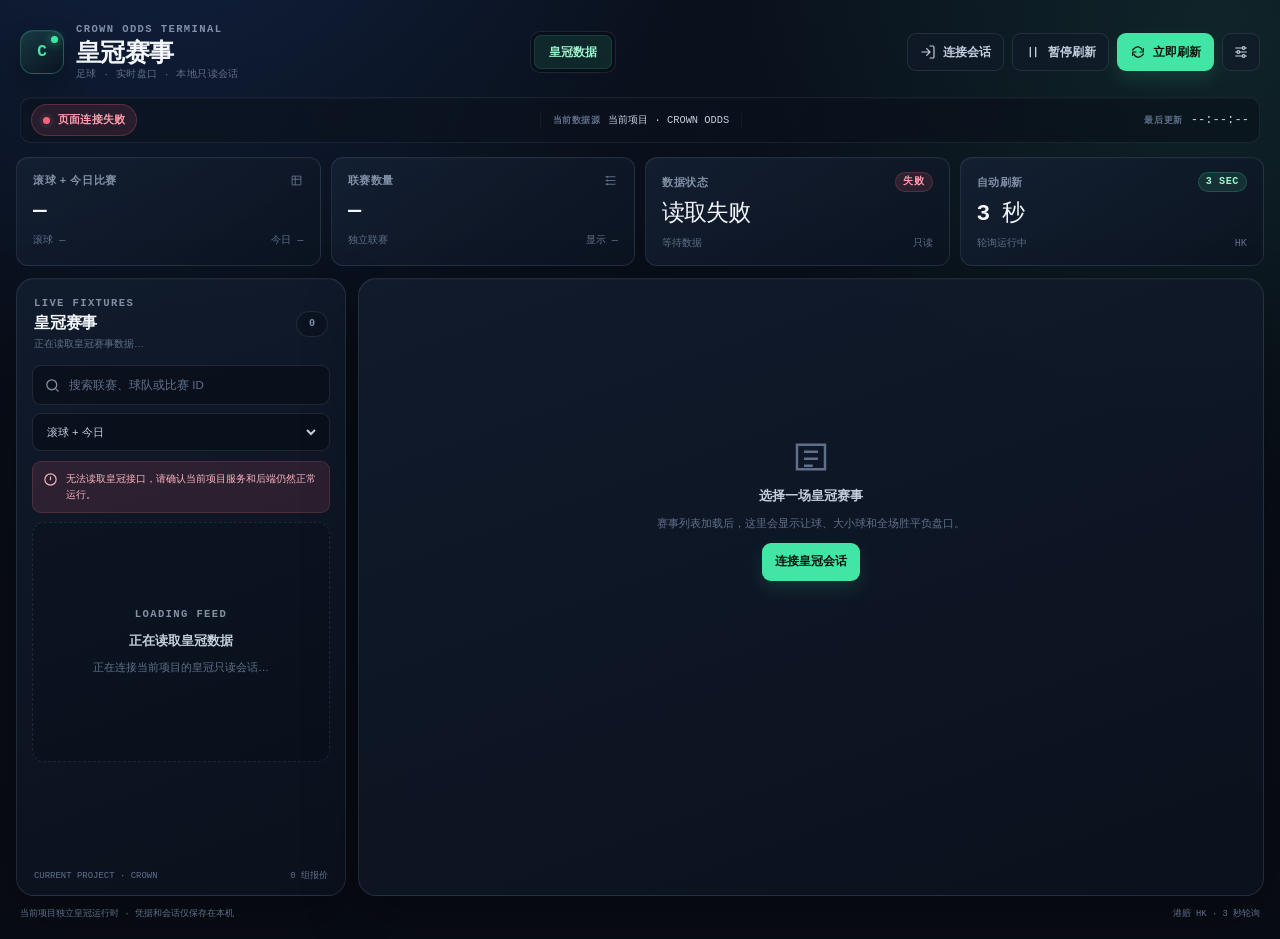
==== crown/static/index.html @ 500513d8 "merge: import Crown runtime into unified repository git-subtree-dir: crown git-subtree-mainline: 772" ====
<!doctype html>
<html lang="zh-CN">
<head>
<meta charset="utf-8">
<meta name="viewport" content="width=device-width, initial-scale=1">
<meta name="color-scheme" content="dark">
<meta name="theme-color" content="#080d16">
<title>皇冠赛事 · Crown Odds Terminal</title>
<link rel="stylesheet" href="/crown/static/app.css">
</head>
<body>
<div class="ambient ambient-a" aria-hidden="true"></div>
<div class="ambient ambient-b" aria-hidden="true"></div>
<div class="app-shell">
  <header class="topbar">
    <a class="brand" href="/crown" aria-label="皇冠赛事首页">
      <span class="brand-mark" aria-hidden="true">C</span>
      <span class="brand-copy"><span class="eyebrow">CROWN ODDS TERMINAL</span><h1>皇冠赛事</h1><small>足球 · 实时盘口 · 本地只读会话</small></span>
    </a>
    <nav class="primary-nav" aria-label="主要页面">
      <a class="active" href="/crown" aria-current="page">皇冠数据</a>
    </nav>
    <div class="topbar-actions">
      <button class="button ghost" id="joinSessionButton" type="button" title="登录皇冠并检查会话">
        <svg viewBox="0 0 24 24" fill="none" stroke="currentColor" stroke-width="1.8" stroke-linecap="round" stroke-linejoin="round" aria-hidden="true"><path d="M15 3h4a2 2 0 0 1 2 2v14a2 2 0 0 1-2 2h-4"/><path d="m10 17 5-5-5-5M15 12H3"/></svg>
        <span>连接会话</span>
      </button>
      <button class="button ghost" id="pauseRefresh" type="button" aria-pressed="false" title="暂停自动刷新">
        <svg viewBox="0 0 24 24" fill="none" stroke="currentColor" stroke-width="2" stroke-linecap="round" aria-hidden="true"><path d="M8 5v14M16 5v14"/></svg>
        <span>暂停刷新</span>
      </button>
      <button class="button primary" id="refreshButton" type="button" title="立即刷新">
        <svg viewBox="0 0 24 24" fill="none" stroke="currentColor" stroke-width="1.8" stroke-linecap="round" stroke-linejoin="round" aria-hidden="true"><path d="M20 7v5h-5M4 17v-5h5"/><path d="M18.2 9A7 7 0 0 0 6.1 6.8L4 9m16 6-2.1 2.2A7 7 0 0 1 5.8 15"/></svg>
        <span>立即刷新</span>
      </button>
      <button class="icon-button" id="settingsButton" type="button" aria-label="打开页面设置" title="页面设置">
        <svg viewBox="0 0 24 24" fill="none" stroke="currentColor" stroke-width="1.7" stroke-linecap="round" stroke-linejoin="round" aria-hidden="true"><path d="M4 6h10M18 6h2M4 12h2M10 12h10M4 18h10M18 18h2"/><circle cx="16" cy="6" r="2"/><circle cx="8" cy="12" r="2"/><circle cx="16" cy="18" r="2"/></svg>
      </button>
    </div>
  </header>

  <section class="topbar-telemetry" aria-label="皇冠数据接收状态">
    <div class="telemetry-status"><div id="crownConnectionPill" class="status-pill loading" aria-live="polite"><span class="status-dot"></span><span id="crownConnectionText">正在连接</span></div></div>
    <div class="telemetry-source"><span class="label">当前数据源</span><strong>当前项目 · CROWN ODDS</strong></div>
    <div class="last-capture"><span class="label">最后更新</span><strong id="crownUpdatedAt">--:--:--</strong></div>
  </section>

  <section class="metrics-grid" aria-label="皇冠实时指标">
    <article class="metric-card">
      <div class="metric-head"><span>滚球 + 今日比赛</span><svg viewBox="0 0 24 24" fill="none" stroke="currentColor" stroke-width="1.5" aria-hidden="true"><path d="M5 5h14v14H5zM5 10h14M10 5v14"/></svg></div>
      <strong id="crownCount">—</strong>
      <div class="metric-foot"><span id="crownLiveCount">滚球 —</span><span id="crownTodayCount">今日 —</span></div>
    </article>
    <article class="metric-card">
      <div class="metric-head"><span>联赛数量</span><svg viewBox="0 0 24 24" fill="none" stroke="currentColor" stroke-width="1.5" aria-hidden="true"><path d="M4 6h16M4 12h16M4 18h16"/><circle cx="7" cy="6" r="1.5" fill="currentColor" stroke="none"/><circle cx="7" cy="12" r="1.5" fill="currentColor" stroke="none"/><circle cx="7" cy="18" r="1.5" fill="currentColor" stroke="none"/></svg></div>
      <strong id="crownLeagueCount">—</strong>
      <div class="metric-foot"><span>独立联赛</span><span id="crownVisibleCount">显示 —</span></div>
    </article>
    <article class="metric-card">
      <div class="metric-head"><span>数据状态</span><span id="crownStateBadge" class="micro-badge">检查中</span></div>
      <strong id="crownStatus">—</strong>
      <div class="metric-foot"><span id="crownDataState">等待数据</span><span>只读</span></div>
    </article>
    <article class="metric-card">
      <div class="metric-head"><span>自动刷新</span><span class="micro-badge live">3 SEC</span></div>
      <strong>3 秒</strong>
      <div class="metric-foot"><span id="crownPollState">轮询运行中</span><span>HK</span></div>
    </article>
  </section>

  <main class="workspace">
    <aside class="events-panel panel" aria-labelledby="eventsTitle">
      <div class="panel-title-row"><div><div class="eyebrow">LIVE FIXTURES</div><h2 id="eventsTitle">皇冠赛事</h2><p id="crownSubStatus">正在读取皇冠赛事数据…</p></div><span class="count-badge" id="crownVisibleBadge">0</span></div>
      <div class="event-controls">
        <label class="search-field"><svg viewBox="0 0 24 24" fill="none" stroke="currentColor" stroke-width="1.8" stroke-linecap="round" aria-hidden="true"><circle cx="11" cy="11" r="7"/><path d="m16 16 4 4"/></svg><span class="sr-only">搜索皇冠联赛、球队或比赛 ID</span><input id="crownSearch" type="search" placeholder="搜索联赛、球队或比赛 ID" autocomplete="off"></label>
        <label class="compact-select"><span class="sr-only">筛选皇冠赛事范围</span><select id="crownFilter"><option value="">滚球 + 今日</option><option value="live">仅滚球</option><option value="prematch">仅今日待开</option></select></label>
      </div>
      <div class="inline-alert hidden" id="crownError" role="status"><svg viewBox="0 0 24 24" fill="none" stroke="currentColor" stroke-width="1.8" aria-hidden="true"><circle cx="12" cy="12" r="9"/><path d="M12 7v6M12 17h.01"/></svg><span id="crownErrorText"></span></div>
      <div class="event-list" id="crownEvents"><div class="event-list-empty"><span class="eyebrow">LOADING FEED</span><strong>正在读取皇冠数据</strong><p>正在连接当前项目的皇冠只读会话…</p></div></div>
      <div class="event-list-footer"><span id="crownSourceLabel">CURRENT PROJECT · CROWN</span><span id="crownQuoteTotal">0 组报价</span></div>
    </aside>

    <section class="details-panel panel" aria-label="皇冠赛事盘口详情">
      <div class="detail-scroll" id="crownEventDetail"><div class="detail-empty"><svg viewBox="0 0 24 24" fill="none" stroke="currentColor" stroke-width="1.4" aria-hidden="true"><path d="M4 5h16v14H4z"/><path d="M8 9h8M8 13h8M8 17h5"/></svg><strong>选择一场皇冠赛事</strong><p>赛事列表加载后，这里会显示让球、大小球和全场胜平负盘口。</p><button class="button primary" type="button" data-open-login>连接皇冠会话</button></div></div>
    </section>
  </main>

  <footer class="app-footer"><span>当前项目独立皇冠运行时 · 凭据和会话仅保存在本机</span><span>港赔 HK · 3 秒轮询</span></footer>
</div>

<div class="settings-modal" id="settingsModal" role="dialog" aria-modal="true" aria-labelledby="settingsTitle">
  <section class="settings-panel">
    <div class="settings-panel-head"><span id="settingsTitle">页面设置</span><button class="settings-close" id="settingsClose" type="button" aria-label="关闭设置">×</button></div>
    <div class="settings-panel-body">
      <section class="settings-source-card">
        <div class="settings-source-head"><span>皇冠数据连接</span><span>LOCAL SESSION</span></div>
        <div class="settings-source-copy">账号和浏览器会话由当前项目独立管理；不保存密码、安全密码或 TOTP。皇冠会在平博同一个 Chrome 窗口中打开第二个普通标签页。</div>
        <div class="settings-source-actions"><button class="login-button" id="crownLoginButton" type="button"><span class="dot" aria-hidden="true"></span>皇冠登录</button></div>
      </section>
    </div>
  </section>
</div>

<div class="modal-backdrop" id="loginModal" role="dialog" aria-modal="true" aria-labelledby="loginTitle">
  <section class="login-panel">
    <div class="login-panel-head"><strong id="loginTitle">皇冠登录</strong><button class="close-button" id="closeLogin" type="button" aria-label="关闭">×</button></div>
    <div class="login-panel-body">
      <div class="login-status"><span class="login-status-indicator" id="loginIndicator"></span><div><div class="login-status-title" id="loginStatusTitle">正在检查登录会话</div><div class="login-status-copy" id="loginStatusCopy">皇冠会在平博同一个 Chrome 窗口中打开第二个标签页，登录需由你手动完成。</div></div></div>
      <div class="login-actions"><button class="action-button primary" id="checkCrownSession" type="button">检查全部会话</button></div>
      <form class="account-form" id="crownAccountForm">
        <label>域名或登录地址<input id="crownLoginUrl" name="login_url" placeholder="例如 https://example.com" required autocomplete="url" data-dialog-autofocus></label>
        <label>登录账号<input id="crownUsername" name="username" required autocomplete="username"></label>
        <div class="account-form-actions"><button class="action-button primary" type="submit">保存账号并打开皇冠标签页</button><span class="account-form-status" id="crownAccountFormStatus"></span></div>
      </form>
      <div class="account-list"><div class="account-list-title">当前项目保存的皇冠账号</div><div class="account-list-status" id="crownAccountsStatus" role="status" aria-live="polite"></div><div id="crownAccounts"><div class="account-empty">正在读取账号…</div></div></div>
      <p class="login-help">本项目不接收或保存密码、安全密码、TOTP。请在弹出的皇冠普通标签页里手动登录；系统只监听登录完成并保存站点会话。</p>
    </div>
  </section>
</div>

<script src="/crown/static/app.js"></script>
</body>
</html>
---- crown/static/app.css ----
:root{
  color-scheme:dark;
  --bg:#080d16;
  --bg-elevated:#0e1624;
  --panel:rgba(17,26,41,.92);
  --panel-solid:#111a29;
  --panel-raised:#152135;
  --panel-soft:#18263a;
  --border:rgba(148,163,184,.16);
  --border-strong:rgba(148,163,184,.28);
  --rule:rgba(148,163,184,.1);
  --text:#f3f7fb;
  --text-soft:#c4cedd;
  --muted:#8290a7;
  --muted-2:#5f708b;
  --accent:#42e6a4;
  --accent-strong:#24c98a;
  --accent-soft:rgba(66,230,164,.12);
  --danger:#ff647c;
  --danger-soft:rgba(255,100,124,.12);
  --warning:#f4bf5f;
  --warning-soft:rgba(244,191,95,.12);
  --blue:#6ea8ff;
  --blue-soft:rgba(110,168,255,.12);
  --shadow:0 20px 55px rgba(0,0,0,.28);
  --radius-lg:18px;
  --radius-md:12px;
  --radius-sm:8px;
  --font-sans:-apple-system,BlinkMacSystemFont,"SF Pro Display","PingFang SC","Microsoft YaHei",sans-serif;
  --font-mono:"SFMono-Regular","Cascadia Code","Roboto Mono",Menlo,Consolas,monospace;
}
*{box-sizing:border-box}
html{min-width:320px;min-height:100%;background:var(--bg)}
body{
  min-height:100vh;margin:0;overflow-x:hidden;color:var(--text);
  background:radial-gradient(circle at 12% -15%,rgba(54,120,255,.15),transparent 34rem),radial-gradient(circle at 95% 4%,rgba(66,230,164,.09),transparent 30rem),linear-gradient(180deg,#0a111d 0%,var(--bg) 48%,#080c14 100%);
  font-family:var(--font-sans);font-size:16px;line-height:1.5;-webkit-font-smoothing:antialiased;
}
button,input,select{font:inherit}
button{color:inherit}
button,select{cursor:pointer}
button:focus-visible,input:focus-visible,select:focus-visible{outline:2px solid var(--accent);outline-offset:2px}
button:disabled{cursor:wait;opacity:.55}
h1,h2,h3,p{margin:0}
.hidden{display:none!important}
.sr-only{position:absolute;width:1px;height:1px;padding:0;margin:-1px;overflow:hidden;clip:rect(0,0,0,0);white-space:nowrap;border:0}
.ambient{position:fixed;z-index:-1;width:34rem;height:34rem;border-radius:999px;filter:blur(70px);opacity:.3;pointer-events:none}
.ambient-a{top:-16rem;left:-10rem;background:rgba(46,104,230,.22)}
.ambient-b{top:24rem;right:-22rem;background:rgba(46,220,160,.13)}
.app-shell{width:min(1540px,calc(100% - 32px));min-height:100vh;margin:0 auto;padding:22px 0 18px}
.topbar{display:flex;align-items:center;justify-content:space-between;gap:24px;min-height:68px;padding:0 4px 18px}
.brand{display:flex;min-width:0;align-items:center;gap:12px;color:var(--text);text-decoration:none}
.brand-mark{position:relative;display:grid;width:44px;height:44px;flex:0 0 44px;place-items:center;border:1px solid rgba(66,230,164,.28);border-radius:13px;background:linear-gradient(145deg,rgba(66,230,164,.16),rgba(11,18,30,.86));box-shadow:inset 0 1px rgba(255,255,255,.05),0 12px 28px rgba(0,0,0,.22);color:var(--accent);font-family:var(--font-mono);font-size:1rem;font-weight:800}
.brand-mark::after{content:"";position:absolute;width:7px;height:7px;right:5px;top:5px;border-radius:50%;background:var(--accent);box-shadow:0 0 10px rgba(66,230,164,.8)}
.brand-copy{display:grid;min-width:0;gap:1px}
.eyebrow{color:var(--muted);font-family:var(--font-mono);font-size:.66rem;font-weight:600;letter-spacing:.13em;text-transform:uppercase}
.brand h1{font-size:clamp(1.25rem,2vw,1.55rem);font-weight:650;letter-spacing:-.03em;line-height:1.12}
.brand small{color:var(--muted-2);font-family:var(--font-mono);font-size:.62rem;letter-spacing:.04em}
.primary-nav{display:flex;align-items:center;gap:3px;padding:3px;border:1px solid var(--border);border-radius:10px;background:rgba(7,12,21,.58)}
.primary-nav a{display:inline-flex;min-height:34px;align-items:center;justify-content:center;padding:5px 15px;color:var(--muted);border-radius:7px;text-decoration:none;font-size:.72rem;font-weight:600;white-space:nowrap;transition:color 150ms ease,background 150ms ease,box-shadow 150ms ease}
.primary-nav a:hover{color:var(--text-soft);background:rgba(255,255,255,.035)}
.primary-nav a.active{color:#9df7ce;background:var(--accent-soft);box-shadow:inset 0 0 0 1px rgba(66,230,164,.13)}
.topbar-actions{display:flex;align-items:center;gap:8px}
.button,.icon-button{display:inline-flex;min-height:38px;align-items:center;justify-content:center;gap:7px;padding:8px 12px;border:1px solid transparent;border-radius:9px;background:transparent;font-size:.78rem;font-weight:600;text-decoration:none;transition:border-color 160ms ease,background 160ms ease,transform 160ms ease}
.button svg,.icon-button svg{width:16px;height:16px}
.button:hover,.icon-button:hover{transform:translateY(-1px)}
.button.ghost{color:var(--text-soft);border-color:var(--border);background:rgba(17,26,41,.66)}
.button.ghost:hover{border-color:var(--border-strong);background:var(--panel-raised)}
.button.primary{color:#06130e;background:var(--accent);box-shadow:0 8px 18px rgba(66,230,164,.13)}
.button.primary:hover{background:#66efb5}
.button[aria-pressed="true"]{color:#ffcf83;border-color:rgba(244,191,95,.24);background:var(--warning-soft)}
.icon-button{width:38px;padding:0;color:var(--text-soft);border-color:var(--border);background:rgba(17,26,41,.66)}
.icon-button:hover{border-color:var(--border-strong);background:var(--panel-raised)}
.topbar-telemetry{display:flex;min-height:46px;align-items:center;justify-content:space-between;gap:16px;margin:-3px 4px 14px;padding:6px 10px;border:1px solid rgba(148,163,184,.11);border-radius:11px;background:linear-gradient(90deg,rgba(12,20,33,.82),rgba(8,13,22,.54));box-shadow:inset 0 1px rgba(255,255,255,.018)}
.telemetry-status{display:flex;flex:0 0 auto;align-items:center}
.status-pill{display:inline-flex;align-items:center;gap:8px;min-height:32px;padding:5px 11px;color:var(--text-soft);border:1px solid var(--border);border-radius:999px;background:rgba(15,24,38,.82);font-family:var(--font-mono);font-size:.69rem;font-weight:600;letter-spacing:.02em;white-space:nowrap}
.status-dot{display:inline-block;width:7px;height:7px;flex:0 0 7px;border-radius:999px;background:var(--muted);box-shadow:0 0 0 4px rgba(130,144,167,.08)}
.status-pill.live{color:#9df7ce;border-color:rgba(66,230,164,.24);background:var(--accent-soft)}
.status-pill.live .status-dot{background:var(--accent);box-shadow:0 0 0 4px rgba(66,230,164,.1),0 0 12px rgba(66,230,164,.8);animation:livePulse 2s ease-in-out infinite}
.status-pill.delayed{color:#ffd894;border-color:rgba(244,191,95,.24);background:var(--warning-soft)}
.status-pill.delayed .status-dot{background:var(--warning)}
.status-pill.stale,.status-pill.offline{color:#ff9cad;border-color:rgba(255,100,124,.24);background:var(--danger-soft)}
.status-pill.stale .status-dot,.status-pill.offline .status-dot{background:var(--danger)}
.telemetry-source{display:flex;min-width:0;align-items:baseline;gap:8px;padding-inline:12px;border-inline:1px solid rgba(148,163,184,.075)}
.telemetry-source .label,.last-capture .label{color:var(--muted-2);font-size:.56rem;font-weight:600;letter-spacing:.06em;white-space:nowrap}
.telemetry-source strong{overflow:hidden;color:var(--text-soft);font-family:var(--font-mono);font-size:.65rem;font-weight:500;text-overflow:ellipsis;white-space:nowrap}
.last-capture{display:flex;flex:0 0 auto;align-items:baseline;gap:8px}
.last-capture strong{color:var(--text-soft);font-family:var(--font-mono);font-size:.76rem;font-variant-numeric:tabular-nums;font-weight:500}
.metrics-grid{display:grid;grid-template-columns:repeat(4,minmax(0,1fr));gap:10px;margin-bottom:12px}
.metric-card{min-width:0;padding:14px 16px 13px;border:1px solid var(--border);border-radius:var(--radius-md);background:linear-gradient(145deg,rgba(21,33,53,.82),rgba(12,20,33,.94));box-shadow:inset 0 1px rgba(255,255,255,.025)}
.metric-head,.metric-foot{display:flex;align-items:center;justify-content:space-between;gap:12px}
.metric-head{margin-bottom:9px;color:var(--muted);font-size:.68rem;font-weight:600;letter-spacing:.055em;text-transform:uppercase}
.metric-head svg{width:15px;height:15px;color:var(--muted-2)}
.metric-card>strong{display:block;overflow:hidden;color:var(--text);font-family:var(--font-mono);font-size:clamp(1.2rem,2vw,1.42rem);font-variant-numeric:tabular-nums;font-weight:550;letter-spacing:-.04em;line-height:1.18;text-overflow:ellipsis;white-space:nowrap}
.metric-foot{margin-top:8px;color:var(--muted-2);font-family:var(--font-mono);font-size:.64rem;font-variant-numeric:tabular-nums}
.micro-badge{display:inline-flex;min-height:20px;align-items:center;justify-content:center;padding:3px 7px;color:var(--muted);border:1px solid var(--border);border-radius:999px;background:rgba(8,13,22,.36);font-family:var(--font-mono);font-size:.63rem;font-weight:600;line-height:1;white-space:nowrap}
.micro-badge.live{color:#9df7ce;border-color:rgba(66,230,164,.2);background:var(--accent-soft)}
.micro-badge.stale,.micro-badge.offline{color:#ff9cad;border-color:rgba(255,100,124,.2);background:var(--danger-soft)}
.micro-badge.delayed{color:#ffd894;border-color:rgba(244,191,95,.2);background:var(--warning-soft)}
.workspace{display:grid;grid-template-columns:minmax(285px,330px) minmax(0,1fr);align-items:stretch;gap:12px;min-height:520px;height:calc(100vh - 282px)}
.panel{min-width:0;border:1px solid var(--border);border-radius:var(--radius-lg);background:linear-gradient(160deg,rgba(18,28,45,.94),rgba(11,18,30,.96));box-shadow:var(--shadow),inset 0 1px rgba(255,255,255,.025)}
.events-panel{display:flex;min-height:0;flex-direction:column;padding:17px 12px 10px}
.panel-title-row{display:flex;align-items:center;justify-content:space-between;gap:12px;padding:0 5px 13px}
.panel-title-row h2{font-size:1rem;font-weight:650;letter-spacing:-.015em}
.panel-title-row p{margin-top:2px;color:var(--muted-2);font-size:.62rem}
.count-badge{display:inline-flex;min-width:32px;min-height:24px;align-items:center;justify-content:center;padding:4px 8px;color:var(--muted);border:1px solid var(--border);border-radius:999px;background:rgba(8,13,22,.36);font-family:var(--font-mono);font-size:.63rem;font-weight:600}
.event-controls{display:grid;gap:8px;margin:0 3px 10px}
.search-field{position:relative;display:flex;min-height:40px;align-items:center;gap:8px;padding:0 11px;color:var(--muted);border:1px solid var(--border);border-radius:9px;background:rgba(6,11,19,.55);transition:border-color 160ms ease,box-shadow 160ms ease}
.search-field:focus-within{border-color:rgba(66,230,164,.37);box-shadow:0 0 0 3px rgba(66,230,164,.07)}
.search-field svg{width:17px;height:17px;flex:none}
.search-field input{width:100%;min-width:0;padding:9px 0;color:var(--text);border:0;outline:0;background:transparent;font-size:.72rem}
.search-field input::placeholder{color:var(--muted-2)}
.compact-select{display:flex;min-height:38px;align-items:center;padding:0 10px;border:1px solid var(--border);border-radius:9px;background:rgba(6,11,19,.55)}
.compact-select select{width:100%;color:var(--text-soft);border:0;outline:0;background:transparent;font-size:.7rem}
.inline-alert{display:flex;align-items:flex-start;gap:8px;margin:0 3px 9px;padding:9px 10px;color:#ffb3bf;border:1px solid rgba(255,100,124,.18);border-radius:9px;background:var(--danger-soft);font-size:.64rem;line-height:1.55}
.inline-alert svg{width:15px;height:15px;flex:none;margin-top:1px}
.event-list{min-height:0;flex:1;overflow:auto;padding:0 3px 4px;scrollbar-width:thin;scrollbar-color:rgba(148,163,184,.24) transparent}
.event-list::-webkit-scrollbar{width:6px}
.event-list::-webkit-scrollbar-thumb{border-radius:99px;background:rgba(148,163,184,.24)}
.event-groups{display:grid;gap:11px}
.event-group{overflow:hidden;border:1px solid rgba(148,163,184,.1);border-radius:11px;background:rgba(6,11,19,.22)}
.event-group-head{display:flex;width:100%;min-height:38px;align-items:center;justify-content:space-between;gap:10px;padding:7px 10px;color:var(--text-soft);border:0;border-bottom:1px solid var(--rule);background:rgba(21,33,53,.48);font-size:.64rem;font-weight:650;text-align:left}
.event-group-head:hover{background:rgba(26,40,62,.72)}
.event-group-title{display:flex;align-items:center;gap:7px}
.event-group-title::before{content:"";width:6px;height:6px;border-radius:50%;background:var(--accent)}
.event-group.live .event-group-title::before{background:var(--danger);box-shadow:0 0 8px rgba(255,100,124,.5)}
.event-group-count{color:var(--muted-2);font-family:var(--font-mono);font-size:.58rem;font-weight:500}
.event-group-toggle{color:var(--muted);font-size:1rem;transition:transform 150ms ease}
.event-group.collapsed .event-group-toggle{transform:rotate(-90deg)}
.event-group.collapsed .league-list{display:none}
.league-list{display:grid;gap:1px}
.league-label{display:flex;align-items:center;justify-content:space-between;gap:10px;padding:7px 10px 5px;color:var(--muted);font-size:.58rem;font-weight:650;letter-spacing:.03em}
.league-label strong{overflow:hidden;text-overflow:ellipsis;white-space:nowrap}
.league-label span{flex:none;color:var(--muted-2);font-family:var(--font-mono);font-weight:500}
.event-item{display:grid;width:100%;grid-template-columns:minmax(0,1fr) auto;gap:10px;padding:10px;color:inherit;border:0;border-top:1px solid rgba(148,163,184,.07);background:transparent;text-align:left;transition:background 150ms ease,box-shadow 150ms ease}
.event-item:hover{background:rgba(255,255,255,.025)}
.event-item.selected{background:rgba(66,230,164,.055);box-shadow:inset 2px 0 var(--accent)}
.event-item-main{display:grid;min-width:0;gap:4px}
.event-item-top{display:flex;min-width:0;align-items:center;gap:6px}
.event-live-dot{width:5px;height:5px;flex:none;border-radius:50%;background:var(--danger)}
.event-time{color:var(--muted-2);font-family:var(--font-mono);font-size:.57rem;font-variant-numeric:tabular-nums;white-space:nowrap}
.event-team-line{display:flex;min-width:0;align-items:center;justify-content:space-between;gap:8px;color:var(--text-soft);font-size:.7rem;font-weight:550;line-height:1.35}
.event-team-line span:first-child{overflow:hidden;text-overflow:ellipsis;white-space:nowrap}
.event-team-line strong{flex:none;color:var(--muted);font-family:var(--font-mono);font-size:.6rem;font-weight:500}
.event-item.selected .event-team-line{color:var(--text)}
.event-item-foot{display:flex;align-items:center;justify-content:space-between;gap:8px;margin-top:2px;color:var(--muted-2);font-family:var(--font-mono);font-size:.55rem}
.event-item-foot span:first-child{overflow:hidden;text-overflow:ellipsis;white-space:nowrap}
.event-item-foot span:last-child{flex:none}
.event-item-side{display:flex;min-width:34px;flex-direction:column;align-items:flex-end;justify-content:center;gap:3px}
.event-item-side strong{color:var(--text);font-family:var(--font-mono);font-size:.7rem;font-variant-numeric:tabular-nums;white-space:nowrap}
.event-item-side span{color:var(--muted-2);font-family:var(--font-mono);font-size:.52rem;white-space:nowrap}
.event-list-empty,.detail-empty{display:flex;min-height:240px;align-items:center;justify-content:center;flex-direction:column;gap:8px;padding:24px;color:var(--muted);border:1px dashed rgba(148,163,184,.15);border-radius:12px;background:rgba(5,9,16,.18);text-align:center}
.event-list-empty svg,.detail-empty svg{width:42px;height:42px;color:var(--muted-2)}
.event-list-empty strong,.detail-empty strong{color:var(--text-soft);font-size:.84rem}
.event-list-empty p,.detail-empty p{max-width:340px;color:var(--muted-2);font-size:.67rem;line-height:1.6}
.event-list-empty .button,.detail-empty .button{margin-top:3px}
.event-list-footer{display:flex;align-items:center;justify-content:space-between;gap:10px;padding:9px 5px 1px;color:var(--muted-2);font-family:var(--font-mono);font-size:.56rem}
.details-panel{display:flex;min-height:0;flex-direction:column;overflow:hidden}
.detail-scroll{min-height:0;overflow:auto;scrollbar-width:thin;scrollbar-color:rgba(148,163,184,.24) transparent}
.detail-scroll::-webkit-scrollbar{width:7px}
.detail-scroll::-webkit-scrollbar-thumb{border-radius:99px;background:rgba(148,163,184,.24)}
.detail-empty{height:100%;min-height:460px;border:0;border-radius:0;background:transparent}
.event-hero{position:relative;overflow:hidden;padding:22px 24px 19px;border-bottom:1px solid var(--border);background:radial-gradient(circle at 50% -40%,rgba(66,230,164,.11),transparent 55%),linear-gradient(145deg,rgba(21,33,53,.72),rgba(11,18,30,.48))}
.event-hero::after{content:"";position:absolute;inset:0;pointer-events:none;background:linear-gradient(90deg,transparent,rgba(255,255,255,.015),transparent)}
.event-hero-top{position:relative;z-index:1;display:flex;align-items:center;justify-content:space-between;gap:14px;margin-bottom:17px}
.event-league{display:flex;min-width:0;align-items:center;gap:8px;color:var(--muted);font-size:.64rem;font-weight:600}
.event-league::before{content:"";width:7px;height:7px;flex:none;border-radius:2px;background:var(--accent);transform:rotate(45deg)}
.event-league span{overflow:hidden;text-overflow:ellipsis;white-space:nowrap}
.event-hero-meta{display:flex;align-items:center;gap:7px;flex-wrap:wrap;justify-content:flex-end}
.meta-pill{display:inline-flex;min-height:23px;align-items:center;padding:3px 8px;color:var(--muted);border:1px solid var(--border);border-radius:999px;background:rgba(8,13,22,.36);font-family:var(--font-mono);font-size:.58rem;white-space:nowrap}
.meta-pill.live{color:#ff9cad;border-color:rgba(255,100,124,.2);background:var(--danger-soft)}
.match-hero{position:relative;z-index:1;display:grid;grid-template-columns:minmax(0,1fr) minmax(124px,.55fr) minmax(0,1fr);align-items:center;gap:22px}
.match-team{min-width:0;color:var(--text);font-size:clamp(1rem,1.7vw,1.22rem);font-weight:650;letter-spacing:-.025em;line-height:1.3;overflow-wrap:anywhere}
.match-team.away{text-align:right}
.match-score{display:grid;justify-items:center;gap:5px;text-align:center}
.match-score strong{display:block;color:var(--text);font-family:var(--font-mono);font-size:clamp(1.5rem,3vw,2.05rem);font-variant-numeric:tabular-nums;font-weight:550;letter-spacing:-.06em;line-height:1}
.match-score span{color:var(--muted);font-family:var(--font-mono);font-size:.61rem;line-height:1.4}
.detail-summary-row{display:grid;grid-template-columns:repeat(3,minmax(0,1fr));gap:1px;margin:0 18px;border-bottom:1px solid var(--border)}
.detail-summary-row div{display:flex;align-items:center;justify-content:space-between;gap:12px;padding:12px 6px;border-right:1px solid var(--rule)}
.detail-summary-row div:last-child{border-right:0}
.detail-summary-row span{color:var(--muted-2);font-size:.58rem;font-weight:600}
.detail-summary-row strong{color:var(--text-soft);font-family:var(--font-mono);font-size:.65rem;font-weight:500;text-align:right}
.markets-layout{display:grid;grid-template-columns:repeat(2,minmax(0,1fr));gap:10px;padding:14px}
.market-book{min-width:0;overflow:hidden;border:1px solid var(--border);border-radius:11px;background:rgba(7,12,21,.36)}
.market-book.moneyline{grid-column:1/-1}
.market-book-head{display:flex;min-height:42px;align-items:center;justify-content:space-between;gap:10px;padding:8px 12px;border-bottom:1px solid var(--border);background:rgba(21,33,53,.48)}
.market-book-head h3{display:flex;align-items:center;gap:8px;color:var(--text-soft);font-size:.7rem;font-weight:650}
.market-book-head h3::before{content:"";width:6px;height:6px;border-radius:50%;background:var(--blue)}
.market-book-head small{color:var(--muted-2);font-family:var(--font-mono);font-size:.56rem;font-weight:500}
.market-line{display:grid;grid-template-columns:repeat(2,minmax(0,1fr));border-bottom:1px solid var(--rule)}
.market-line:last-child{border-bottom:0}
.selection{display:flex;min-width:0;align-items:center;justify-content:space-between;gap:10px;padding:10px 11px;border-right:1px solid var(--rule)}
.selection:last-child{border-right:0}
.selection span{min-width:0;color:var(--muted);font-size:.62rem;line-height:1.4;overflow-wrap:anywhere}
.selection strong{flex:none;color:var(--text);font-family:var(--font-mono);font-size:.78rem;font-variant-numeric:tabular-nums;font-weight:550;white-space:nowrap}
.market-empty{display:flex;min-height:82px;align-items:center;justify-content:center;padding:16px;color:var(--muted-2);font-size:.64rem;text-align:center}
.market-note{padding:6px 11px;color:var(--muted-2);border-top:1px solid var(--rule);font-family:var(--font-mono);font-size:.53rem;text-align:right}
.moneyline-grid{display:grid;grid-template-columns:repeat(3,minmax(0,1fr))}
.moneyline-cell{display:grid;min-width:0;gap:5px;padding:12px 10px;border-right:1px solid var(--rule);text-align:center}
.moneyline-cell:last-child{border-right:0}
.moneyline-cell span{color:var(--muted);font-size:.61rem;line-height:1.35;overflow-wrap:anywhere}
.moneyline-cell strong{color:var(--text);font-family:var(--font-mono);font-size:.86rem;font-variant-numeric:tabular-nums;font-weight:550}
.modal-backdrop,.settings-modal{position:fixed;inset:0;z-index:30;display:none;align-items:flex-start;justify-content:center;padding:62px 16px 24px;background:rgba(3,8,15,.76);backdrop-filter:blur(8px)}
.modal-backdrop.open,.settings-modal.open{display:flex}
.account-list-status{min-height:1rem;color:var(--muted);font-size:.72rem;line-height:1.45}
.account-list-status:empty{display:none}
.action-button.danger{border-color:rgba(248,113,113,.38);color:#fca5a5}
.action-button.danger:hover:not(:disabled){border-color:rgba(248,113,113,.7);background:rgba(127,29,29,.18)}
.settings-panel,.login-panel{width:min(570px,100%);max-height:min(88vh,900px);overflow:auto;border:1px solid var(--border-strong);border-radius:var(--radius-lg);background:var(--panel-solid);box-shadow:0 28px 80px rgba(0,0,0,.55);scrollbar-width:thin;scrollbar-color:rgba(148,163,184,.24) transparent}
.settings-panel-head,.login-panel-head{display:flex;align-items:center;justify-content:space-between;gap:12px;padding:15px 17px;border-bottom:1px solid var(--border);background:rgba(21,33,53,.5);font-size:.85rem;font-weight:650}
.settings-panel-body,.login-panel-body{display:grid;gap:12px;padding:15px}
.settings-source-card{display:grid;gap:10px;padding:13px;border:1px solid var(--border);border-radius:10px;background:rgba(7,12,21,.34)}
.settings-source-head{display:flex;align-items:center;justify-content:space-between;gap:10px;color:var(--text);font-size:.72rem;font-weight:650}
.settings-source-head span:last-child{color:var(--muted-2);font-family:var(--font-mono);font-size:.56rem;font-weight:500}
.settings-source-copy,.login-help{color:var(--muted);font-size:.64rem;line-height:1.65}
.settings-source-actions,.login-actions,.account-form-actions,.account-row-actions{display:flex;align-items:center;gap:8px;flex-wrap:wrap}
.settings-close,.close-button{display:inline-grid;width:30px;height:30px;place-items:center;padding:0;color:var(--muted);border:1px solid var(--border);border-radius:8px;background:transparent;font-size:1.15rem;line-height:1}
.settings-close:hover,.close-button:hover{color:var(--text);border-color:var(--border-strong);background:var(--panel-raised)}
.login-button,.action-button{display:inline-flex;min-height:34px;align-items:center;justify-content:center;gap:7px;padding:6px 11px;color:var(--text-soft);border:1px solid var(--border);border-radius:8px;background:rgba(21,33,53,.64);font-size:.66rem;font-weight:600;text-decoration:none;cursor:pointer}
.login-button:hover,.action-button:hover{border-color:var(--border-strong);background:var(--panel-raised)}
.action-button.primary,.login-button{border-color:rgba(66,230,164,.28);background:var(--accent-soft);color:#a9fbd8}
.action-button.primary:hover,.login-button:hover{border-color:rgba(66,230,164,.44);background:rgba(66,230,164,.17)}
.login-button .dot{width:6px;height:6px;border-radius:50%;background:var(--accent);box-shadow:0 0 7px rgba(66,230,164,.65)}
.login-status{display:flex;align-items:flex-start;gap:10px;padding:12px;border:1px solid var(--border);border-radius:10px;background:rgba(7,12,21,.34)}
.login-status-indicator{width:8px;height:8px;flex:none;margin-top:5px;border-radius:50%;background:var(--muted-2)}
.login-status-indicator.connected{background:var(--accent);box-shadow:0 0 9px rgba(66,230,164,.7)}
.login-status-indicator.error{background:var(--danger)}
.login-status-title{color:var(--text);font-size:.7rem;font-weight:650}
.login-status-copy{color:var(--muted);font-size:.61rem;line-height:1.6}
.account-form{display:grid;gap:10px;padding-top:13px;border-top:1px solid var(--border)}
.account-form label{display:grid;gap:5px;color:var(--muted);font-size:.61rem;font-weight:600}
.account-form input{width:100%;min-height:38px;padding:8px 10px;color:var(--text);border:1px solid var(--border);border-radius:8px;outline:0;background:rgba(6,11,19,.55);font-size:.68rem}
.account-form input:focus{border-color:rgba(66,230,164,.42);box-shadow:0 0 0 3px rgba(66,230,164,.07)}
.account-form-status{color:var(--muted);font-size:.6rem;line-height:1.5}
.account-list{display:grid;gap:8px;padding-top:13px;border-top:1px solid var(--border)}
.account-list-title{color:var(--text-soft);font-size:.66rem;font-weight:650}
.account-row{display:grid;gap:9px;padding:11px;border:1px solid var(--border);border-radius:10px;background:rgba(7,12,21,.3)}
.account-row-head{display:flex;align-items:flex-start;justify-content:space-between;gap:10px}
.account-row-name{color:var(--text);font-size:.68rem;font-weight:650;overflow-wrap:anywhere}
.account-row-meta,.account-row-status{color:var(--muted);font-size:.57rem;line-height:1.55;overflow-wrap:anywhere}
.account-row-status{flex:none;color:var(--text-soft);white-space:nowrap}
.account-row-actions .action-button{min-height:30px;padding:5px 8px;font-size:.58rem}
.account-empty{padding:12px;color:var(--muted);border:1px dashed var(--border);border-radius:9px;font-size:.61rem;text-align:center}
.app-footer{display:flex;align-items:center;justify-content:space-between;gap:12px;padding:12px 4px 0;color:var(--muted-2);font-family:var(--font-mono);font-size:.55rem}
body.crown-embedded .ambient,body.crown-embedded .topbar{display:none}
body.crown-embedded .app-shell{width:100%;min-height:100vh;padding:10px 12px 12px}
body.crown-embedded .topbar-telemetry{margin-top:0}
@keyframes livePulse{0%,100%{opacity:1}50%{opacity:.55}}
@media(max-width:1080px){
  .app-shell{width:min(100% - 24px,980px)}
  .topbar{flex-wrap:wrap;gap:12px}
  .brand{flex:1}
  .primary-nav{order:3;width:100%;justify-content:center}
  .workspace{height:auto;grid-template-columns:280px minmax(0,1fr)}
  .events-panel{min-height:600px;max-height:calc(100vh - 295px)}
  .details-panel{min-height:600px;max-height:calc(100vh - 295px)}
}
@media(max-width:820px){
  .app-shell{width:calc(100% - 20px);padding-top:14px}
  .topbar{padding-bottom:13px}
  .topbar-actions{order:2}
  .topbar-actions .button span{display:none}
  .topbar-actions .button{width:38px;padding:0}
  .metrics-grid{grid-template-columns:repeat(2,minmax(0,1fr))}
  .workspace{grid-template-columns:1fr;height:auto}
  .events-panel{min-height:0;max-height:none}
  .event-list{max-height:360px}
  .details-panel{min-height:0;max-height:none}
  .detail-empty{min-height:320px}
  .event-hero{padding:18px}
  .match-hero{gap:14px}
  .detail-summary-row{margin-inline:12px}
  .markets-layout{grid-template-columns:1fr;padding:11px}
  .market-book.moneyline{grid-column:auto}
}
@media(max-width:560px){
  .app-shell{width:calc(100% - 16px)}
  .topbar{align-items:flex-start}
  .brand-mark{width:40px;height:40px;flex-basis:40px}
  .brand small{display:none}
  .topbar-actions{gap:5px}
  .topbar-telemetry{flex-wrap:wrap;gap:8px;margin-inline:0;padding:8px}
  .telemetry-source{order:3;width:100%;padding:5px 0 0;border:0;border-top:1px solid var(--rule)}
  .last-capture{margin-left:auto}
  .metric-card{padding:12px}
  .metric-head{font-size:.6rem}
  .metric-foot{font-size:.57rem}
  .match-hero{grid-template-columns:1fr;gap:12px;text-align:center}
  .match-team.away{text-align:center}
  .event-hero-top{align-items:flex-start;flex-direction:column;gap:8px}
  .event-hero-meta{justify-content:flex-start}
  .detail-summary-row{grid-template-columns:1fr;margin:0 12px}
  .detail-summary-row div{padding:8px 4px;border-right:0;border-bottom:1px solid var(--rule)}
  .detail-summary-row div:last-child{border-bottom:0}
  .market-line{grid-template-columns:1fr}
  .selection{border-right:0;border-bottom:1px solid var(--rule)}
  .selection:last-child{border-bottom:0}
  .moneyline-grid{grid-template-columns:1fr}
  .moneyline-cell{border-right:0;border-bottom:1px solid var(--rule)}
  .moneyline-cell:last-child{border-bottom:0}
  .modal-backdrop,.settings-modal{align-items:flex-end;padding:10px}
  .settings-panel,.login-panel{max-height:90vh;border-radius:14px}
  .app-footer{align-items:flex-start;flex-direction:column;gap:3px}
}
@media(prefers-reduced-motion:reduce){
  *,*::before,*::after{scroll-behavior:auto!important;transition-duration:.01ms!important;animation-duration:.01ms!important;animation-iteration-count:1!important}
}
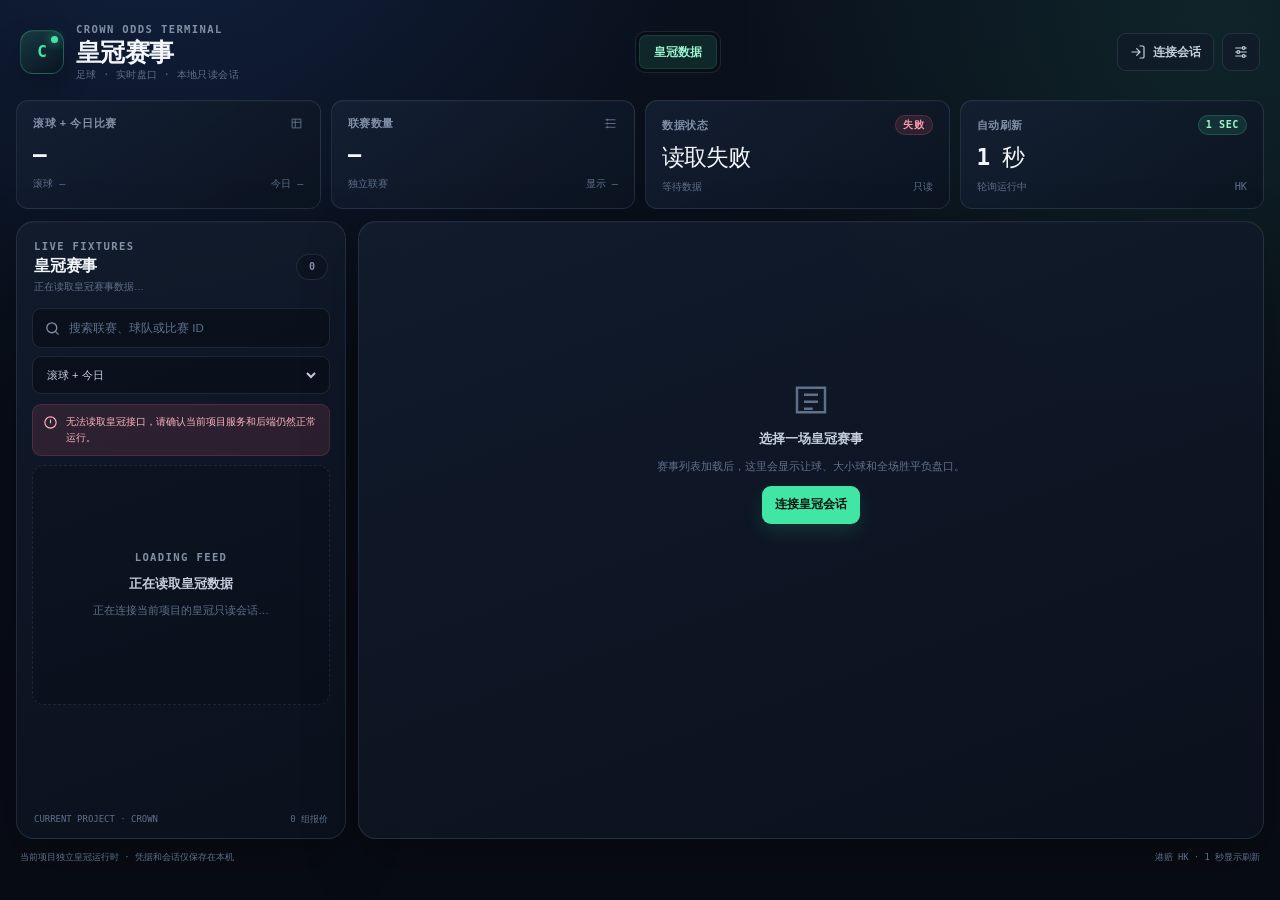
==== commit 33f73723: "chore: snapshot working application before structure cleanup" ====
--- a/crown/static/index.html
+++ b/crown/static/index.html
@@ -6,7 +6,7 @@
 <meta name="color-scheme" content="dark">
 <meta name="theme-color" content="#080d16">
 <title>皇冠赛事 · Crown Odds Terminal</title>
-<link rel="stylesheet" href="/crown/static/app.css">
+<link rel="stylesheet" href="/crown/static/app.css?v=20261029-2">
 </head>
 <body>
 <div class="ambient ambient-a" aria-hidden="true"></div>
@@ -25,25 +25,11 @@
         <svg viewBox="0 0 24 24" fill="none" stroke="currentColor" stroke-width="1.8" stroke-linecap="round" stroke-linejoin="round" aria-hidden="true"><path d="M15 3h4a2 2 0 0 1 2 2v14a2 2 0 0 1-2 2h-4"/><path d="m10 17 5-5-5-5M15 12H3"/></svg>
         <span>连接会话</span>
       </button>
-      <button class="button ghost" id="pauseRefresh" type="button" aria-pressed="false" title="暂停自动刷新">
-        <svg viewBox="0 0 24 24" fill="none" stroke="currentColor" stroke-width="2" stroke-linecap="round" aria-hidden="true"><path d="M8 5v14M16 5v14"/></svg>
-        <span>暂停刷新</span>
-      </button>
-      <button class="button primary" id="refreshButton" type="button" title="立即刷新">
-        <svg viewBox="0 0 24 24" fill="none" stroke="currentColor" stroke-width="1.8" stroke-linecap="round" stroke-linejoin="round" aria-hidden="true"><path d="M20 7v5h-5M4 17v-5h5"/><path d="M18.2 9A7 7 0 0 0 6.1 6.8L4 9m16 6-2.1 2.2A7 7 0 0 1 5.8 15"/></svg>
-        <span>立即刷新</span>
-      </button>
       <button class="icon-button" id="settingsButton" type="button" aria-label="打开页面设置" title="页面设置">
         <svg viewBox="0 0 24 24" fill="none" stroke="currentColor" stroke-width="1.7" stroke-linecap="round" stroke-linejoin="round" aria-hidden="true"><path d="M4 6h10M18 6h2M4 12h2M10 12h10M4 18h10M18 18h2"/><circle cx="16" cy="6" r="2"/><circle cx="8" cy="12" r="2"/><circle cx="16" cy="18" r="2"/></svg>
       </button>
     </div>
   </header>
-
-  <section class="topbar-telemetry" aria-label="皇冠数据接收状态">
-    <div class="telemetry-status"><div id="crownConnectionPill" class="status-pill loading" aria-live="polite"><span class="status-dot"></span><span id="crownConnectionText">正在连接</span></div></div>
-    <div class="telemetry-source"><span class="label">当前数据源</span><strong>当前项目 · CROWN ODDS</strong></div>
-    <div class="last-capture"><span class="label">最后更新</span><strong id="crownUpdatedAt">--:--:--</strong></div>
-  </section>
 
   <section class="metrics-grid" aria-label="皇冠实时指标">
     <article class="metric-card">
@@ -62,8 +48,8 @@
       <div class="metric-foot"><span id="crownDataState">等待数据</span><span>只读</span></div>
     </article>
     <article class="metric-card">
-      <div class="metric-head"><span>自动刷新</span><span class="micro-badge live">3 SEC</span></div>
-      <strong>3 秒</strong>
+      <div class="metric-head"><span>自动刷新</span><span class="micro-badge live">1 SEC</span></div>
+      <strong>1 秒</strong>
       <div class="metric-foot"><span id="crownPollState">轮询运行中</span><span>HK</span></div>
     </article>
   </section>
@@ -85,7 +71,7 @@
     </section>
   </main>
 
-  <footer class="app-footer"><span>当前项目独立皇冠运行时 · 凭据和会话仅保存在本机</span><span>港赔 HK · 3 秒轮询</span></footer>
+  <footer class="app-footer"><span>当前项目独立皇冠运行时 · 凭据和会话仅保存在本机</span><span>港赔 HK · 1 秒显示刷新</span></footer>
 </div>
 
 <div class="settings-modal" id="settingsModal" role="dialog" aria-modal="true" aria-labelledby="settingsTitle">
@@ -118,6 +104,6 @@
   </section>
 </div>
 
-<script src="/crown/static/app.js"></script>
+<script src="/crown/static/app.js?v=20261030-1"></script>
 </body>
 </html>
--- a/crown/static/app.css
+++ b/crown/static/app.css
@@ -71,21 +71,6 @@
 .button[aria-pressed="true"]{color:#ffcf83;border-color:rgba(244,191,95,.24);background:var(--warning-soft)}
 .icon-button{width:38px;padding:0;color:var(--text-soft);border-color:var(--border);background:rgba(17,26,41,.66)}
 .icon-button:hover{border-color:var(--border-strong);background:var(--panel-raised)}
-.topbar-telemetry{display:flex;min-height:46px;align-items:center;justify-content:space-between;gap:16px;margin:-3px 4px 14px;padding:6px 10px;border:1px solid rgba(148,163,184,.11);border-radius:11px;background:linear-gradient(90deg,rgba(12,20,33,.82),rgba(8,13,22,.54));box-shadow:inset 0 1px rgba(255,255,255,.018)}
-.telemetry-status{display:flex;flex:0 0 auto;align-items:center}
-.status-pill{display:inline-flex;align-items:center;gap:8px;min-height:32px;padding:5px 11px;color:var(--text-soft);border:1px solid var(--border);border-radius:999px;background:rgba(15,24,38,.82);font-family:var(--font-mono);font-size:.69rem;font-weight:600;letter-spacing:.02em;white-space:nowrap}
-.status-dot{display:inline-block;width:7px;height:7px;flex:0 0 7px;border-radius:999px;background:var(--muted);box-shadow:0 0 0 4px rgba(130,144,167,.08)}
-.status-pill.live{color:#9df7ce;border-color:rgba(66,230,164,.24);background:var(--accent-soft)}
-.status-pill.live .status-dot{background:var(--accent);box-shadow:0 0 0 4px rgba(66,230,164,.1),0 0 12px rgba(66,230,164,.8);animation:livePulse 2s ease-in-out infinite}
-.status-pill.delayed{color:#ffd894;border-color:rgba(244,191,95,.24);background:var(--warning-soft)}
-.status-pill.delayed .status-dot{background:var(--warning)}
-.status-pill.stale,.status-pill.offline{color:#ff9cad;border-color:rgba(255,100,124,.24);background:var(--danger-soft)}
-.status-pill.stale .status-dot,.status-pill.offline .status-dot{background:var(--danger)}
-.telemetry-source{display:flex;min-width:0;align-items:baseline;gap:8px;padding-inline:12px;border-inline:1px solid rgba(148,163,184,.075)}
-.telemetry-source .label,.last-capture .label{color:var(--muted-2);font-size:.56rem;font-weight:600;letter-spacing:.06em;white-space:nowrap}
-.telemetry-source strong{overflow:hidden;color:var(--text-soft);font-family:var(--font-mono);font-size:.65rem;font-weight:500;text-overflow:ellipsis;white-space:nowrap}
-.last-capture{display:flex;flex:0 0 auto;align-items:baseline;gap:8px}
-.last-capture strong{color:var(--text-soft);font-family:var(--font-mono);font-size:.76rem;font-variant-numeric:tabular-nums;font-weight:500}
 .metrics-grid{display:grid;grid-template-columns:repeat(4,minmax(0,1fr));gap:10px;margin-bottom:12px}
 .metric-card{min-width:0;padding:14px 16px 13px;border:1px solid var(--border);border-radius:var(--radius-md);background:linear-gradient(145deg,rgba(21,33,53,.82),rgba(12,20,33,.94));box-shadow:inset 0 1px rgba(255,255,255,.025)}
 .metric-head,.metric-foot{display:flex;align-items:center;justify-content:space-between;gap:12px}
@@ -169,6 +154,7 @@
 .event-hero-meta{display:flex;align-items:center;gap:7px;flex-wrap:wrap;justify-content:flex-end}
 .meta-pill{display:inline-flex;min-height:23px;align-items:center;padding:3px 8px;color:var(--muted);border:1px solid var(--border);border-radius:999px;background:rgba(8,13,22,.36);font-family:var(--font-mono);font-size:.58rem;white-space:nowrap}
 .meta-pill.live{color:#ff9cad;border-color:rgba(255,100,124,.2);background:var(--danger-soft)}
+.event-id-pill{color:#b9d5ff;border-color:rgba(117,174,255,.24);background:rgba(56,104,170,.1)}
 .match-hero{position:relative;z-index:1;display:grid;grid-template-columns:minmax(0,1fr) minmax(124px,.55fr) minmax(0,1fr);align-items:center;gap:22px}
 .match-team{min-width:0;color:var(--text);font-size:clamp(1rem,1.7vw,1.22rem);font-weight:650;letter-spacing:-.025em;line-height:1.3;overflow-wrap:anywhere}
 .match-team.away{text-align:right}
@@ -180,9 +166,24 @@
 .detail-summary-row div:last-child{border-right:0}
 .detail-summary-row span{color:var(--muted-2);font-size:.58rem;font-weight:600}
 .detail-summary-row strong{color:var(--text-soft);font-family:var(--font-mono);font-size:.65rem;font-weight:500;text-align:right}
+.confirmed-merge-strip{display:flex;align-items:center;gap:10px;margin:12px 14px 0;padding:10px 12px;border:1px solid rgba(66,230,164,.22);border-radius:10px;background:rgba(66,230,164,.06)}
+.confirmed-merge-badge{flex:none;padding:4px 7px;color:#a9fbd8;border:1px solid rgba(66,230,164,.28);border-radius:6px;background:rgba(66,230,164,.1);font-family:var(--font-mono);font-size:.56rem;font-weight:650;white-space:nowrap}
+.confirmed-merge-strip div{display:grid;min-width:0;gap:2px}
+.confirmed-merge-strip strong{color:var(--text-soft);font-size:.65rem;font-weight:650;overflow:hidden;text-overflow:ellipsis;white-space:nowrap}
+.confirmed-merge-strip span:not(.confirmed-merge-badge){color:var(--muted);font-size:.6rem;overflow:hidden;text-overflow:ellipsis;white-space:nowrap}
+.confirmed-merge-strip small{margin-left:auto;color:var(--muted-2);font-family:var(--font-mono);font-size:.55rem;white-space:nowrap}
 .markets-layout{display:grid;grid-template-columns:repeat(2,minmax(0,1fr));gap:10px;padding:14px}
+.markets-provider-title{display:flex;grid-column:1/-1;align-items:center;justify-content:space-between;gap:10px;padding:1px 2px 0}
+.markets-provider-title div{display:flex;align-items:baseline;gap:8px;min-width:0}
+.markets-provider-title strong{color:var(--text-soft);font-size:.68rem;font-weight:700}
+.markets-provider-title span{color:var(--muted-2);font-family:var(--font-mono);font-size:.55rem;overflow:hidden;text-overflow:ellipsis;white-space:nowrap}
+.markets-provider-title small{flex:none;color:var(--muted-2);font-family:var(--font-mono);font-size:.55rem}
+.pinnacle-provider-title{margin-top:5px;padding-top:13px;border-top:1px solid var(--border)}
+.pinnacle-provider-title strong{color:#9ac7ff}
 .market-book{min-width:0;overflow:hidden;border:1px solid var(--border);border-radius:11px;background:rgba(7,12,21,.36)}
 .market-book.moneyline{grid-column:1/-1}
+.market-book-pinnacle{border-color:rgba(117,174,255,.2)}
+.market-book-pinnacle-empty{grid-column:1/-1}
 .market-book-head{display:flex;min-height:42px;align-items:center;justify-content:space-between;gap:10px;padding:8px 12px;border-bottom:1px solid var(--border);background:rgba(21,33,53,.48)}
 .market-book-head h3{display:flex;align-items:center;gap:8px;color:var(--text-soft);font-size:.7rem;font-weight:650}
 .market-book-head h3::before{content:"";width:6px;height:6px;border-radius:50%;background:var(--blue)}
@@ -200,6 +201,15 @@
 .moneyline-cell:last-child{border-right:0}
 .moneyline-cell span{color:var(--muted);font-size:.61rem;line-height:1.35;overflow-wrap:anywhere}
 .moneyline-cell strong{color:var(--text);font-family:var(--font-mono);font-size:.86rem;font-variant-numeric:tabular-nums;font-weight:550}
+.pinnacle-table-head,.pinnacle-quote-row{display:grid;grid-template-columns:minmax(0,1fr) 64px;align-items:center;gap:8px}
+.pinnacle-table-head{padding:7px 11px;color:var(--muted-2);border-bottom:1px solid var(--rule);font-family:var(--font-mono);font-size:.52rem;text-align:right}
+.pinnacle-table-head span:first-child{text-align:left}
+.pinnacle-quote-row{padding:9px 11px;border-bottom:1px solid var(--rule)}
+.pinnacle-quote-row:last-child{border-bottom:0}
+.pinnacle-quote-label{display:grid;min-width:0;gap:3px}
+.pinnacle-quote-label strong{min-width:0;color:var(--muted);font-size:.61rem;font-weight:600;overflow:hidden;text-overflow:ellipsis;white-space:nowrap}
+.pinnacle-quote-label span{color:var(--muted-2);font-family:var(--font-mono);font-size:.52rem}
+.pinnacle-price{color:#b9d5ff;font-family:var(--font-mono);font-size:.69rem;font-variant-numeric:tabular-nums;font-weight:600;text-align:right;white-space:nowrap}
 .modal-backdrop,.settings-modal{position:fixed;inset:0;z-index:30;display:none;align-items:flex-start;justify-content:center;padding:62px 16px 24px;background:rgba(3,8,15,.76);backdrop-filter:blur(8px)}
 .modal-backdrop.open,.settings-modal.open{display:flex}
 .account-list-status{min-height:1rem;color:var(--muted);font-size:.72rem;line-height:1.45}
@@ -244,7 +254,16 @@
 .app-footer{display:flex;align-items:center;justify-content:space-between;gap:12px;padding:12px 4px 0;color:var(--muted-2);font-family:var(--font-mono);font-size:.55rem}
 body.crown-embedded .ambient,body.crown-embedded .topbar{display:none}
 body.crown-embedded .app-shell{width:100%;min-height:100vh;padding:10px 12px 12px}
-body.crown-embedded .topbar-telemetry{margin-top:0}
+body.crown-fixtures{overflow:hidden}
+/* Kept as a compatibility selector for fixture layouts; the telemetry markup was removed. */
+body.crown-fixtures .topbar-telemetry{display:none}
+body.crown-fixtures .metrics-grid,
+body.crown-fixtures .app-footer{display:none}
+body.crown-fixtures .compact-select{display:none}
+body.crown-fixtures #crownError{display:none}
+body.crown-fixtures .app-shell{height:100vh;min-height:0;padding:8px}
+body.crown-fixtures .workspace{height:calc(100vh - 16px);min-height:0}
+body.crown-fixtures .match-hero{grid-template-columns:minmax(0,1fr) minmax(112px,.4fr) minmax(0,1fr);gap:8px}
 @keyframes livePulse{0%,100%{opacity:1}50%{opacity:.55}}
 @media(max-width:1080px){
   .app-shell{width:min(100% - 24px,980px)}
@@ -272,6 +291,8 @@
   .detail-summary-row{margin-inline:12px}
   .markets-layout{grid-template-columns:1fr;padding:11px}
   .market-book.moneyline{grid-column:auto}
+  .markets-provider-title{grid-column:auto}
+  .pinnacle-provider-title{margin-top:2px}
 }
 @media(max-width:560px){
   .app-shell{width:calc(100% - 16px)}
@@ -279,13 +300,11 @@
   .brand-mark{width:40px;height:40px;flex-basis:40px}
   .brand small{display:none}
   .topbar-actions{gap:5px}
-  .topbar-telemetry{flex-wrap:wrap;gap:8px;margin-inline:0;padding:8px}
-  .telemetry-source{order:3;width:100%;padding:5px 0 0;border:0;border-top:1px solid var(--rule)}
-  .last-capture{margin-left:auto}
   .metric-card{padding:12px}
   .metric-head{font-size:.6rem}
   .metric-foot{font-size:.57rem}
   .match-hero{grid-template-columns:1fr;gap:12px;text-align:center}
+  body.crown-fixtures .match-hero{grid-template-columns:1fr;gap:8px}
   .match-team.away{text-align:center}
   .event-hero-top{align-items:flex-start;flex-direction:column;gap:8px}
   .event-hero-meta{justify-content:flex-start}
@@ -298,6 +317,9 @@
   .moneyline-grid{grid-template-columns:1fr}
   .moneyline-cell{border-right:0;border-bottom:1px solid var(--rule)}
   .moneyline-cell:last-child{border-bottom:0}
+  .confirmed-merge-strip{align-items:flex-start;flex-wrap:wrap;margin:10px 12px 0}
+  .confirmed-merge-strip small{width:100%;margin-left:0}
+  .pinnacle-table-head,.pinnacle-quote-row{grid-template-columns:minmax(0,1fr) 56px}
   .modal-backdrop,.settings-modal{align-items:flex-end;padding:10px}
   .settings-panel,.login-panel{max-height:90vh;border-radius:14px}
   .app-footer{align-items:flex-start;flex-direction:column;gap:3px}
